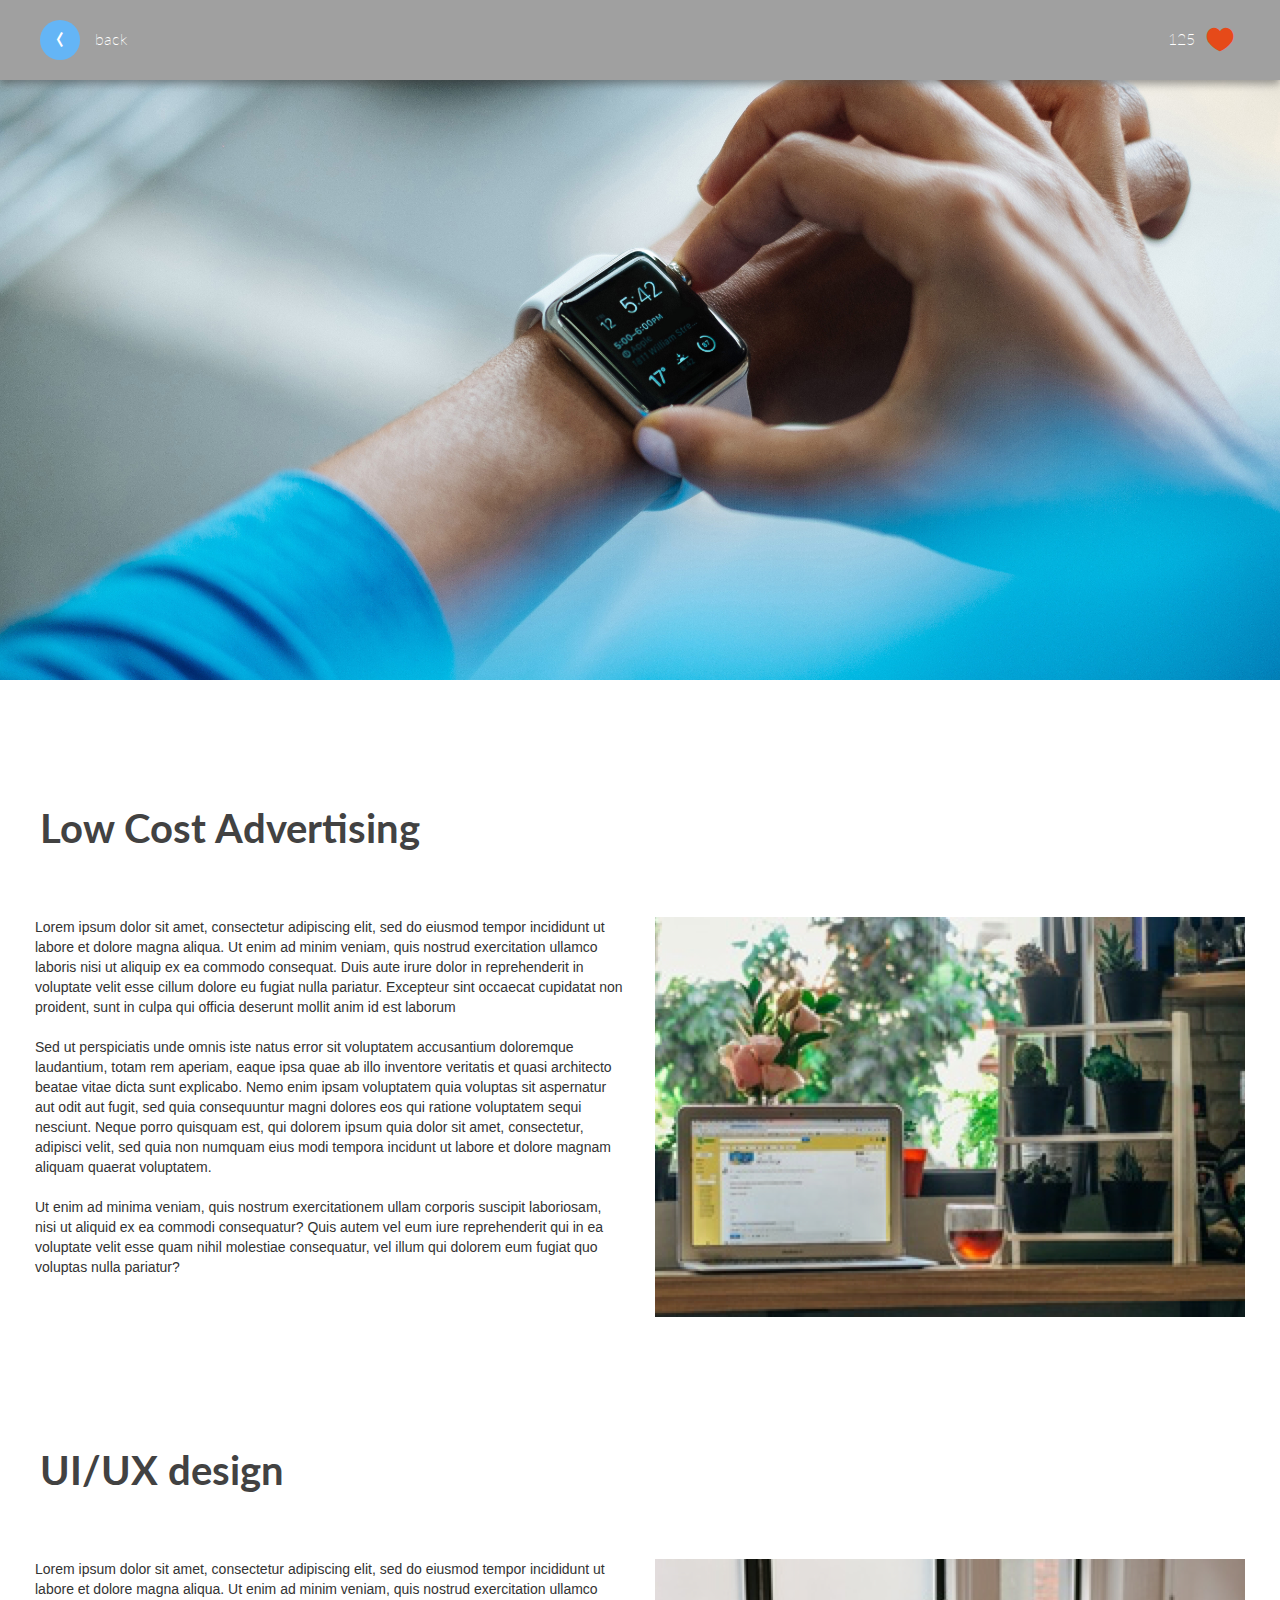
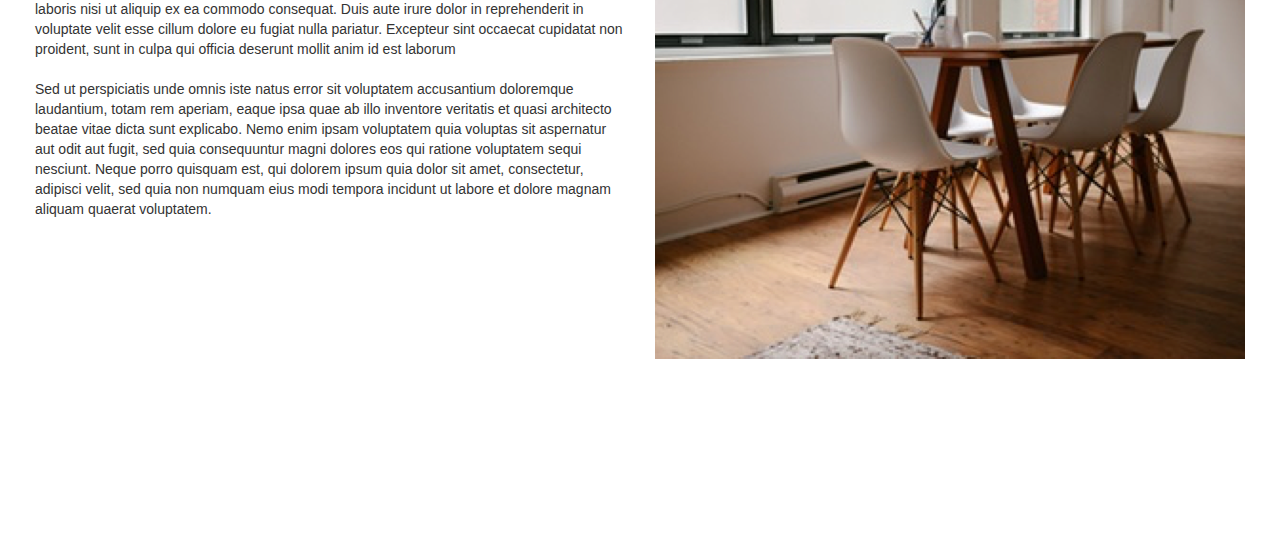
==== content.html @ 49de3f57 "#5" ====
<!DOCTYPE html>
<html lang="en">

<head>
	<meta charset="utf-8">
	<meta name="viewport" content="width=device-width, initial-scale=1.0">
	<link rel="stylesheet" media="screen" href="https://cdnjs.cloudflare.com/ajax/libs/twitter-bootstrap/3.3.5/css/bootstrap.min.css">
	
	<link href='https://fonts.googleapis.com/css?family=Lato:400,700,900italic,900,700italic,400italic,300italic,300' rel='stylesheet' type='text/css'>
	<link rel="stylesheet" href="icomoon/style.css">
	<link rel="stylesheet" href="css/content.css">

	<title>Sergey Tolmachov - Blog</title>

	<!--  -->

	<style>

	</style>

</head>

<body>

	<div class="header-container">
        <div class="back-container">
            <a class="back-btn" href="index.html"><span class="icon-back-arrow"></span></a>
            <span class="back-title">back</span>
        </div>
        <div class="likes-container">
            <span class="likes-numbers desc-text">125</span>
            <span class="icon-like-pressed"></span>
        </div>
	</div>
	
	<div class="content-cover-container"></div>
	
	<span class="topic-title">Low Cost Advertising</span>
    <div class="topic-container">
        <span class="col-md-6 content-desc">
            Lorem ipsum dolor sit amet, consectetur adipiscing elit, sed do eiusmod tempor incididunt ut labore et dolore magna aliqua. Ut enim ad minim veniam, quis nostrud exercitation ullamco laboris nisi ut aliquip ex ea commodo consequat. Duis aute irure dolor in reprehenderit in voluptate velit esse cillum dolore eu fugiat nulla pariatur. Excepteur sint occaecat cupidatat non proident, sunt in culpa qui officia deserunt mollit anim id est laborum
            <br><br>
            Sed ut perspiciatis unde omnis iste natus error sit voluptatem accusantium doloremque laudantium, totam rem aperiam, eaque ipsa quae ab illo inventore veritatis et quasi architecto beatae vitae dicta sunt explicabo. Nemo enim ipsam voluptatem quia voluptas sit aspernatur aut odit aut fugit, sed quia consequuntur magni dolores eos qui ratione voluptatem sequi nesciunt. Neque porro quisquam est, qui dolorem ipsum quia dolor sit amet, consectetur, adipisci velit, sed quia non numquam eius modi tempora incidunt ut labore et dolore magnam aliquam quaerat voluptatem.
            <br><br>
            Ut enim ad minima veniam, quis nostrum exercitationem ullam corporis suscipit laboriosam, nisi ut aliquid ex ea commodi consequatur? Quis autem vel eum iure reprehenderit qui in ea voluptate velit esse quam nihil molestiae consequatur, vel illum qui dolorem eum fugiat quo voluptas nulla pariatur?
        </span>
        <div class="col-md-6 topic-img-container"><div class="img1"></div></div>
    </div>
    
    	<span class="topic-title">UI/UX design</span>
    <div class="topic-container">
        <span class="col-md-6 content-desc">
            Lorem ipsum dolor sit amet, consectetur adipiscing elit, sed do eiusmod tempor incididunt ut labore et dolore magna aliqua. Ut enim ad minim veniam, quis nostrud exercitation ullamco laboris nisi ut aliquip ex ea commodo consequat. Duis aute irure dolor in reprehenderit in voluptate velit esse cillum dolore eu fugiat nulla pariatur. Excepteur sint occaecat cupidatat non proident, sunt in culpa qui officia deserunt mollit anim id est laborum
            <br><br>
            Sed ut perspiciatis unde omnis iste natus error sit voluptatem accusantium doloremque laudantium, totam rem aperiam, eaque ipsa quae ab illo inventore veritatis et quasi architecto beatae vitae dicta sunt explicabo. Nemo enim ipsam voluptatem quia voluptas sit aspernatur aut odit aut fugit, sed quia consequuntur magni dolores eos qui ratione voluptatem sequi nesciunt. Neque porro quisquam est, qui dolorem ipsum quia dolor sit amet, consectetur, adipisci velit, sed quia non numquam eius modi tempora incidunt ut labore et dolore magnam aliquam quaerat voluptatem.
        </span>
        <div class="col-md-6 topic-img-container"><div class="img2"></div></div>
    </div>

    <div class="footer"></div>

	<script src="https://cdnjs.cloudflare.com/ajax/libs/jquery/1.11.3/jquery.min.js"></script>
    
	<script src="https://cdnjs.cloudflare.com/ajax/libs/twitter-bootstrap/3.3.5/js/bootstrap.min.js"></script>
    
    <script type="text/javascript" src="js/script.js"></script>

</body>

</html>
---- icomoon/style.css ----
@font-face {
  font-family: 'icomoon';
  src:  url('fonts/icomoon.eot?4ktcyo');
  src:  url('fonts/icomoon.eot?4ktcyo#iefix') format('embedded-opentype'),
    url('fonts/icomoon.ttf?4ktcyo') format('truetype'),
    url('fonts/icomoon.woff?4ktcyo') format('woff'),
    url('fonts/icomoon.svg?4ktcyo#icomoon') format('svg');
  font-weight: normal;
  font-style: normal;
}

[class^="icon-"], [class*=" icon-"] {
  /* use !important to prevent issues with browser extensions that change fonts */
  font-family: 'icomoon' !important;
  speak: none;
  font-style: normal;
  font-weight: normal;
  font-variant: normal;
  text-transform: none;
  line-height: 1;

  /* Better Font Rendering =========== */
  -webkit-font-smoothing: antialiased;
  -moz-osx-font-smoothing: grayscale;
}

.icon-back-arrow:before {
  content: "\e900";
}
.icon-like-pressed:before {
  content: "\e901";
}
.icon-like:before {
  content: "\e902";
}
.icon-play:before {
  content: "\e903";
}
---- css/content.css ----
/* Generated by less 2.5.1 */
.desc-text {
  color: white;
  font-family: 'Lato', sans-serif;
  font-size: 16px;
  font-weight: 200;
}
.desc-text-grey {
  color: #424242;
  font-family: 'Lato', sans-serif;
  font-size: 16px;
  font-weight: 200;
}
.stitle-text {
  color: #424242;
  font-family: 'Lato', sans-serif;
  font-size: 20px;
  font-weight: 700;
}
.title-text {
  color: #424242;
  font-family: 'Lato', sans-serif;
  font-size: 40px;
  font-weight: 700;
}
.subscribe {
  display: block;
  width: 160px;
  height: 40px;
  background-color: #64b5f6;
  border: none;
  border-radius: 40px;
  letter-spacing: 1px;
  text-transform: uppercase;
  color: white;
  font-family: 'Lato', sans-serif;
  font-size: 16px;
  font-weight: 200;
}
.open-content {
  display: block;
  width: auto;
  height: 30px;
  background-color: transparent;
  border: solid #64b5f6 1px;
  border-radius: 32px;
  color: #64b5f6;
  font-family: 'Lato', sans-serif;
  font-size: 16px;
  font-weight: 200;
  padding-left: 20px;
  padding-right: 20px;
  line-height: 25px;
}
.cover-container {
  display: block;
  width: 100%;
  height: 680px;
  background: url(../img/cover.png) no-repeat center center;
  background-size: cover;
  text-align: center;
}
.cover-container .logo-container {
  display: inline-block;
  width: auto;
  height: 80px;
  padding-left: 40px;
  padding-top: 20px;
  float: left;
}
.cover-container .logo-container .logo {
  display: inline-block;
  width: 40px;
  height: 40px;
  border-radius: 41px;
  background: white;
}
.cover-container .logo-container .logo-title {
  display: inline-block;
  width: auto;
  font-family: 'Lato', sans-serif;
  font-size: 16px;
  font-weight: 200;
  color: white;
  padding-left: 15px;
  float: right;
  padding-top: 8px;
}
.cover-container nav {
  display: inline-block;
  top: 0;
  float: right;
  padding: 26px 40px;
}
.cover-container nav li {
  display: inline-block;
  padding-left: 29px;
}
.cover-container nav li a {
  text-decoration: none;
  color: white;
  font-family: 'Lato', sans-serif;
  font-size: 16px;
  font-weight: 200;
}
.cover-container nav li a:hover {
  color: #64b5f6;
  transition: 0.3s;
}
.cover-container .cover-title {
  display: block;
  color: white;
  font-family: 'Lato', sans-serif;
  font-size: 40px;
  font-weight: 700;
  text-transform: uppercase;
  letter-spacing: 1px;
  width: 100%;
  padding-top: 229px;
}
.cover-container .cover-desc {
  display: block;
  padding-top: 15px;
  color: white;
  font-family: 'Lato', sans-serif;
  font-size: 16px;
  font-weight: 200;
}
.cover-container .subscribe {
  margin: auto;
  margin-top: 60px;
  display: block;
  width: 160px;
  height: 40px;
  background-color: #64b5f6;
  border: none;
  border-radius: 40px;
  letter-spacing: 1px;
  text-transform: uppercase;
  color: white;
  font-family: 'Lato', sans-serif;
  font-size: 16px;
  font-weight: 200;
}
.cover-container .subscribe:hover {
  background-color: #5091c5;
}
.topic-title {
  display: block;
  margin-top: 120px;
  padding-left: 40px;
  padding-bottom: 60px;
  color: #424242;
  font-family: 'Lato', sans-serif;
  font-size: 40px;
  font-weight: 700;
}
.design-content-container {
  display: inline-block;
  width: 100%;
  height: auto;
}
.design-content-container .img {
  display: block;
  width: 100%;
  height: 200px;
}
.design-content-container .img1 {
  background: url("../img/topic-cover.png") no-repeat center center;
  display: block;
  width: 100%;
  height: 200px;
}
.design-content-container .img2 {
  background: url("../img/topic-cover2.png") no-repeat center center;
  display: block;
  width: 100%;
  height: 200px;
}
.design-content-container .img3 {
  background: url("../img/topic-cover3.png") no-repeat center center;
  display: block;
  width: 100%;
  height: 200px;
}
.design-content-container .img4 {
  background: url("../img/topic-cover4.png") no-repeat center center;
  display: block;
  width: 100%;
  height: 200px;
}
.design-content-container .img5 {
  background: url("../img/topic-cover5.png") no-repeat center center;
  display: block;
  width: 100%;
  height: 200px;
}
.design-content-container .img6 {
  background: url("../img/topic-cover6.png") no-repeat center center;
  display: block;
  width: 100%;
  height: 200px;
}
.design-content-container .img7 {
  background: url("../img/topic-cover7.png") no-repeat center center;
  display: block;
  width: 100%;
  height: 200px;
}
.design-content-container .img8 {
  background: url("../img/topic-cover8.png") no-repeat center center;
  display: block;
  width: 100%;
  height: 200px;
}
.design-content-container .img9 {
  background: url("../img/topic-cover9.png") no-repeat center center;
  display: block;
  width: 100%;
  height: 200px;
}
.design-content-container .design-content {
  padding: 0px 40px;
}
.design-content-container .content-title {
  display: inline-block;
  padding-top: 30px;
  padding-bottom: 15px;
  color: #424242;
  font-family: 'Lato', sans-serif;
  font-size: 20px;
  font-weight: 700;
}
.design-content-container .open-content {
  display: inline-block;
  float: right;
  margin-top: 26px;
}
.design-content-container .open-content:hover {
  background-color: #64b5f6;
  color: white;
}
.design-content-container .content-desc {
  display: block;
  color: #424242;
  font-family: 'Lato', sans-serif;
  font-size: 16px;
  font-weight: 200;
}
.subscribe-container {
  display: block;
  width: 100%;
  height: 180px;
  margin-top: 120px;
  background-color: #E0E0E0;
  padding-top: 70px;
  text-align: center;
}
.subscribe-container input {
  display: inline-block;
  width: 380px;
  height: 40px;
  background: white;
  border: solid #ebebeb 1px;
  border-radius: 41px;
  padding-left: 20px;
}
.subscribe-container .subscribe {
  display: inline-block;
  margin-left: 40px;
}
.subscribe-container .subscribe:hover {
  background-color: #5091c5;
}
a:hover {
  text-decoration: none;
}
.header-container {
  display: block;
  position: absolute;
  width: 100%;
  height: 80px;
  background-color: rgba(66, 66, 66, 0.5);
  -webkit-box-shadow: 0px 4px 8px 0px rgba(66, 66, 66, 0.5);
  -moz-box-shadow: 0px 4px 8px 0px rgba(66, 66, 66, 0.5);
  box-shadow: 0px 4px 8px 0px rgba(66, 66, 66, 0.5);
  z-index: 1;
  top: 0;
}
.header-container .back-container {
  display: inline-block;
  width: auto;
  height: 80px;
  padding-left: 40px;
  padding-top: 20px;
  float: left;
}
.header-container .back-container .back-btn {
  display: inline-block;
  width: 40px;
  height: 40px;
  border-radius: 41px;
  background: #64b5f6;
  text-decoration: none;
}
.header-container .back-container .back-btn .icon-back-arrow {
  display: block;
  font-size: 24px;
  color: white;
  margin: 8px 8px;
  text-decoration: none;
}
.header-container .back-container .back-btn:hover {
  background-color: #5091c5;
}
.header-container .back-container .back-title {
  display: inline-block;
  width: auto;
  font-family: 'Lato', sans-serif;
  font-size: 16px;
  font-weight: 200;
  color: white;
  padding-left: 15px;
  float: right;
  padding-top: 8px;
}
.header-container .likes-container {
  padding-right: 40px;
  padding-top: 20px;
  float: right;
}
.header-container .likes-container .likes-numbers {
  display: inline-block;
  float: left;
  padding-top: 8px;
}
.header-container .likes-container .icon-like-pressed {
  font-size: 40px;
  color: #E64A19;
  padding-left: 5px;
}
.content-cover-container {
  display: block;
  width: 100%;
  height: 600px;
  background: url(../img/main-topic-cover.png) no-repeat center center;
  background-size: cover;
  text-align: center;
  z-index: 0;
  margin-top: 80px;
}
.topic-container {
  display: inline-block;
  padding-left: 20px;
  padding-right: 20px;
}
.topic-container .topic-img-container .img {
  display: block;
  width: 100%;
  height: 400px;
}
.topic-container .topic-img-container .img1 {
  background: url("../img/topic-cover.png") no-repeat center center;
  display: block;
  width: 100%;
  height: 400px;
}
.topic-container .topic-img-container .img2 {
  background: url("../img/topic-cover2.png") no-repeat center center;
  display: block;
  width: 100%;
  height: 400px;
}
.footer {
  display: block;
  background-color: transparent;
  width: 100%;
  height: 180px;
}
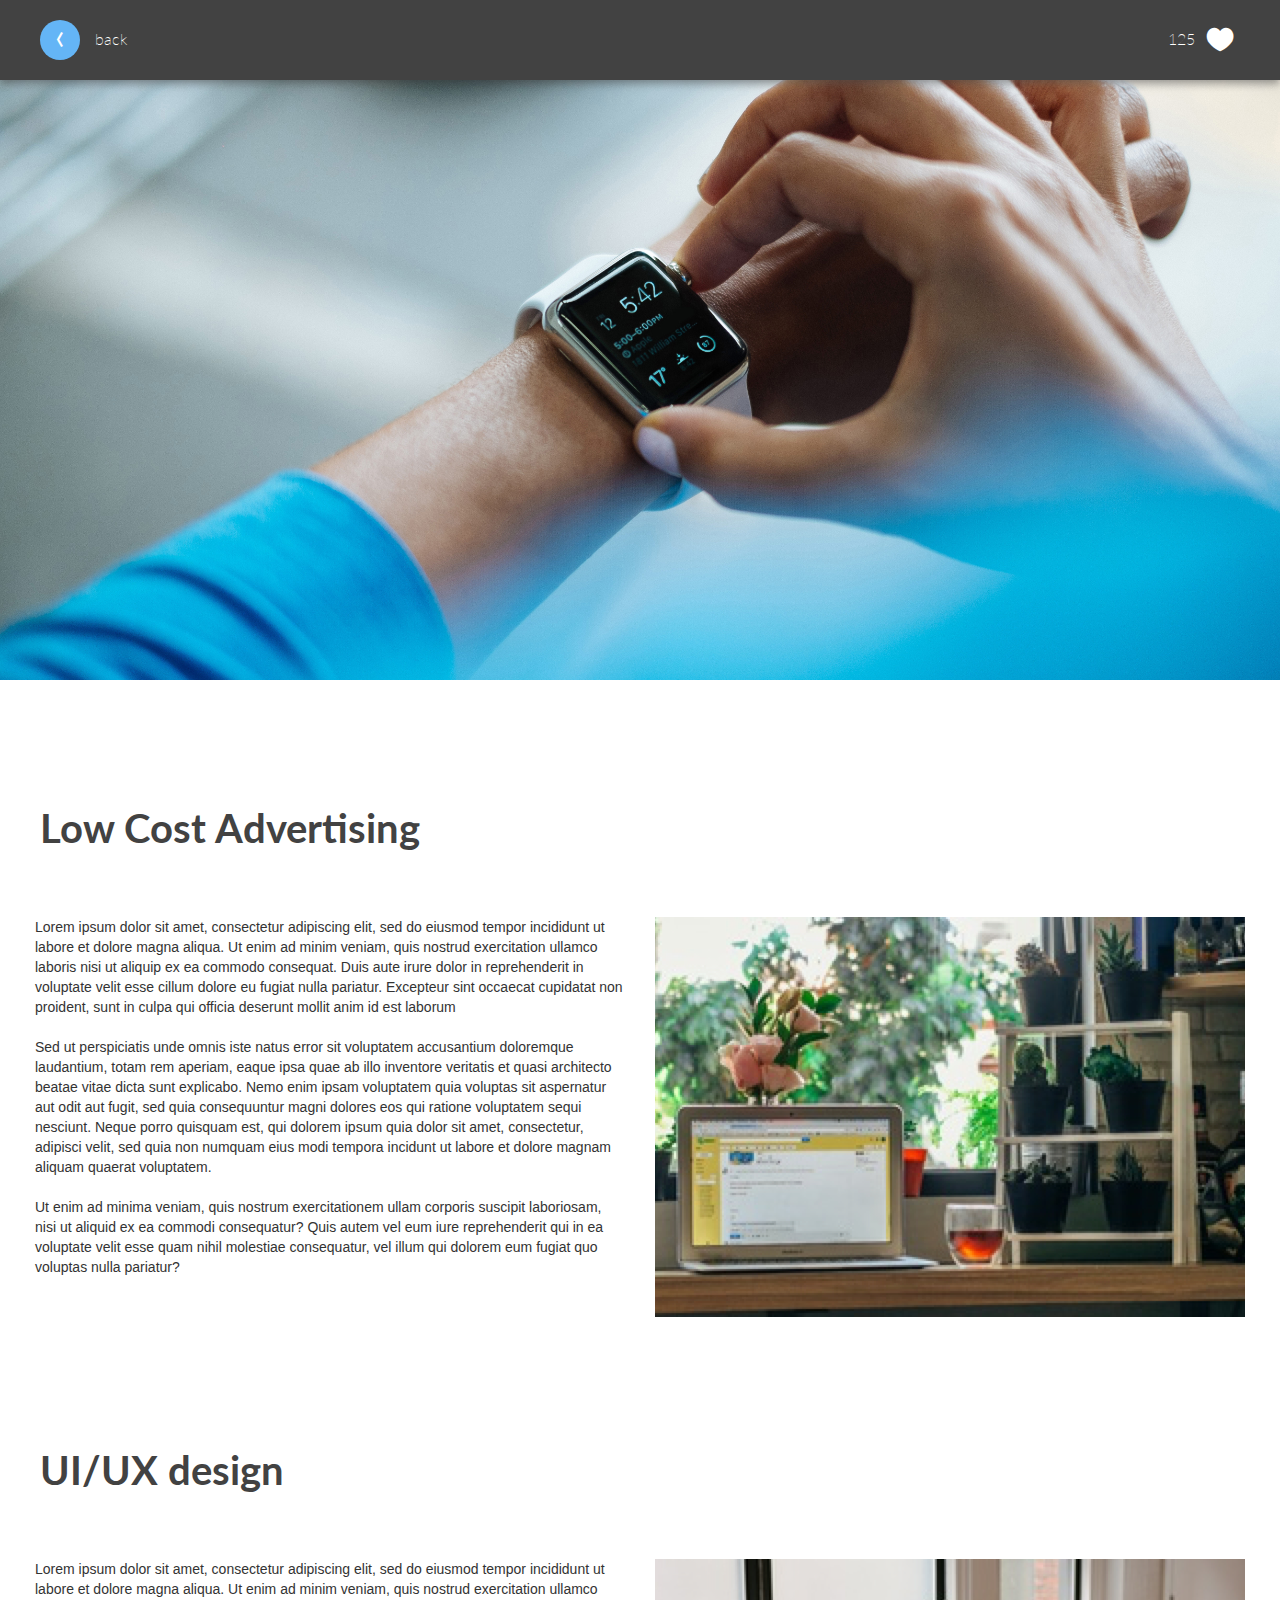
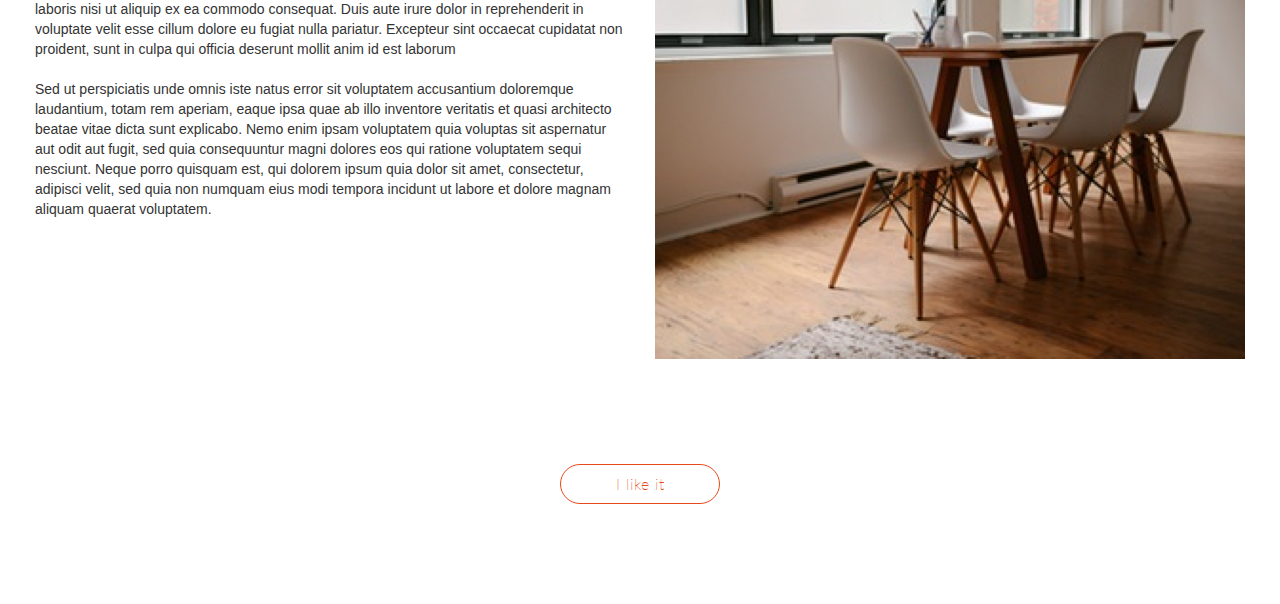
==== commit 0e95dc6d: "#6" ====
--- a/content.html
+++ b/content.html
@@ -7,6 +7,8 @@
 	<link rel="stylesheet" media="screen" href="https://cdnjs.cloudflare.com/ajax/libs/twitter-bootstrap/3.3.5/css/bootstrap.min.css">
 	
 	<link href='https://fonts.googleapis.com/css?family=Lato:400,700,900italic,900,700italic,400italic,300italic,300' rel='stylesheet' type='text/css'>
+	<link rel="stylesheet" href="css/animate.css">
+	<link rel="stylesheet" href="http://s.mlcdn.co/animate.css">
 	<link rel="stylesheet" href="icomoon/style.css">
 	<link rel="stylesheet" href="css/content.css">
 
@@ -29,7 +31,8 @@
         </div>
         <div class="likes-container">
             <span class="likes-numbers desc-text">125</span>
-            <span class="icon-like-pressed"></span>
+            <span class="next desc-text">126</span>
+            <span id="icon-like" class="icon-like-pressed animated"></span>
         </div>
 	</div>
 	
@@ -57,7 +60,9 @@
         <div class="col-md-6 topic-img-container"><div class="img2"></div></div>
     </div>
 
-    <div class="footer"></div>
+    <div class="footer">
+        <button id="like" class="like-line-btn i-like-it animated">I like it</button>
+    </div>
 
 	<script src="https://cdnjs.cloudflare.com/ajax/libs/jquery/1.11.3/jquery.min.js"></script>
     
--- a/css/content.css
+++ b/css/content.css
@@ -32,6 +32,37 @@
   border-radius: 40px;
   letter-spacing: 1px;
   text-transform: uppercase;
+  color: white;
+  font-family: 'Lato', sans-serif;
+  font-size: 16px;
+  font-weight: 200;
+}
+.like-line-btn {
+  display: block;
+  width: 160px;
+  height: 40px;
+  background-color: transparent;
+  border: solid #e64a19 1px;
+  border-radius: 40px;
+  letter-spacing: 1px;
+  color: #e64a19;
+  font-family: 'Lato', sans-serif;
+  font-size: 16px;
+  font-weight: 200;
+}
+.like-line-btn:hover {
+  background-color: #e64a19;
+  color: white;
+  transition: 0.3s;
+}
+.like-btn {
+  display: block;
+  width: 160px;
+  height: 40px;
+  background-color: #e64a19;
+  border: solid #e64a19 1px;
+  border-radius: 40px;
+  letter-spacing: 1px;
   color: white;
   font-family: 'Lato', sans-serif;
   font-size: 16px;
@@ -73,7 +104,10 @@
   width: 40px;
   height: 40px;
   border-radius: 41px;
-  background: white;
+  background: url(../img/avatar.png) no-repeat center center;
+  -webkit-box-shadow: 0px 4px 8px 0px rgba(66, 66, 66, 0.5);
+  -moz-box-shadow: 0px 4px 8px 0px rgba(66, 66, 66, 0.5);
+  box-shadow: 0px 4px 8px 0px rgba(66, 66, 66, 0.5);
 }
 .cover-container .logo-container .logo-title {
   display: inline-block;
@@ -85,6 +119,17 @@
   padding-left: 15px;
   float: right;
   padding-top: 8px;
+}
+.cover-container .logo-container .link-to-site {
+  color: rgba(255, 255, 255, 0.5);
+  float: none;
+  padding-top: 0;
+  padding-left: 0;
+}
+.cover-container .logo-container:hover a {
+  color: #64b5f6;
+  transition: 0.3s;
+  text-decoration: none;
 }
 .cover-container nav {
   display: inline-block;
@@ -239,6 +284,7 @@
 .design-content-container .open-content:hover {
   background-color: #64b5f6;
   color: white;
+  text-decoration: none;
 }
 .design-content-container .content-desc {
   display: block;
@@ -272,15 +318,24 @@
 .subscribe-container .subscribe:hover {
   background-color: #5091c5;
 }
-a:hover {
-  text-decoration: none;
+textarea:hover,
+input:hover,
+textarea:active,
+input:active,
+textarea:focus,
+input:focus,
+button:focus,
+button:active,
+button:hover {
+  outline: 0px !important;
+  -webkit-appearance: none;
 }
 .header-container {
   display: block;
   position: absolute;
   width: 100%;
   height: 80px;
-  background-color: rgba(66, 66, 66, 0.5);
+  background-color: #424242;
   -webkit-box-shadow: 0px 4px 8px 0px rgba(66, 66, 66, 0.5);
   -moz-box-shadow: 0px 4px 8px 0px rgba(66, 66, 66, 0.5);
   box-shadow: 0px 4px 8px 0px rgba(66, 66, 66, 0.5);
@@ -334,9 +389,19 @@
   float: left;
   padding-top: 8px;
 }
+.header-container .likes-container .next {
+  display: none;
+}
 .header-container .likes-container .icon-like-pressed {
+  display: inline-block;
   font-size: 40px;
-  color: #E64A19;
+  color: white;
+  padding-left: 5px;
+}
+.header-container .likes-container .icon-like-pressed2 {
+  display: inline-block;
+  font-size: 40px;
+  color: #e64a19;
   padding-left: 5px;
 }
 .content-cover-container {
@@ -375,5 +440,10 @@
   display: block;
   background-color: transparent;
   width: 100%;
-  height: 180px;
-}
+  height: 240px;
+  text-align: center;
+  padding-top: 100px;
+}
+.footer .i-like-it {
+  margin: auto;
+}
